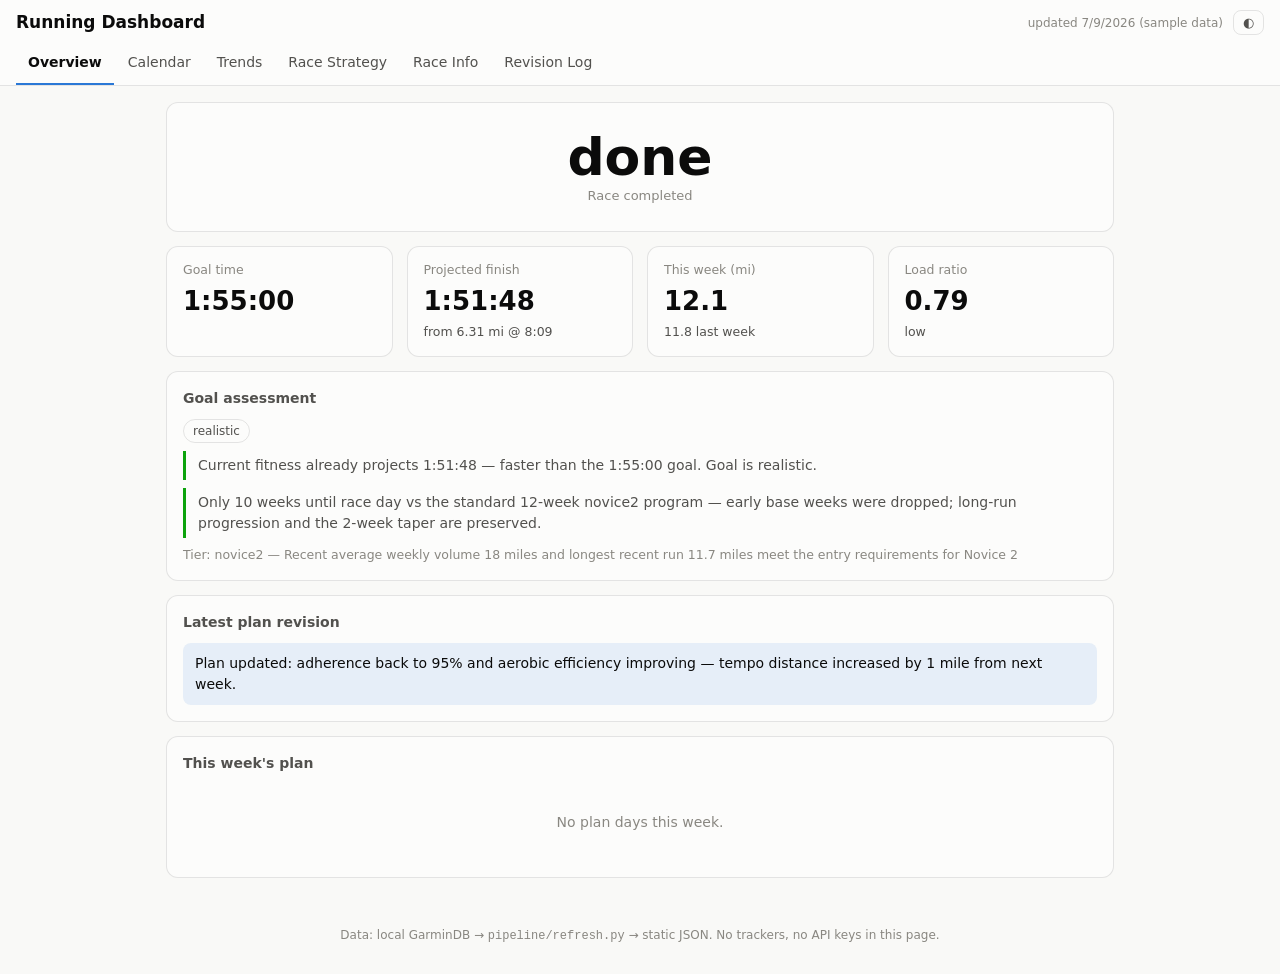
==== docs/index.html @ e2320765 "Garmin running dashboard: local pipeline + GitHub Pages static site Two-part architecture: - pipelin" ====
<!DOCTYPE html>
<html lang="en">
<head>
<meta charset="utf-8">
<meta name="viewport" content="width=device-width, initial-scale=1">
<meta name="color-scheme" content="light dark">
<title>Running Dashboard</title>
<link rel="stylesheet" href="assets/css/style.css">
<link rel="icon" href="data:image/svg+xml,<svg xmlns='http://www.w3.org/2000/svg' viewBox='0 0 100 100'><text y='.9em' font-size='90'>🏃</text></svg>">
</head>
<body>

<header class="topbar">
  <div class="topbar-row">
    <h1 id="site-title">Running Dashboard</h1>
    <span class="refreshed" id="refreshed-at"></span>
    <button id="theme-toggle" title="Toggle dark mode">◐</button>
  </div>
  <nav class="tabs" id="tabs">
    <button data-page="overview" class="active">Overview</button>
    <button data-page="calendar">Calendar</button>
    <button data-page="trends">Trends</button>
    <button data-page="strategy">Race Strategy</button>
    <button data-page="raceinfo">Race Info</button>
    <button data-page="log">Revision Log</button>
  </nav>
</header>

<main>
  <div id="load-error" class="card" style="display:none">
    <div class="empty-state">Couldn't load dashboard data. Run
      <code>python pipeline/refresh.py</code> (or <code>make sample</code>) to generate it.</div>
  </div>

  <!-- ================= OVERVIEW ================= -->
  <section class="page active" id="page-overview">
    <div class="card hero">
      <div class="value" id="countdown">—</div>
      <div class="label" id="countdown-label">days to race day</div>
    </div>
    <div class="tiles" id="overview-tiles"></div>
    <div class="card" id="goal-assessment-card">
      <h2>Goal assessment</h2>
      <div id="goal-assessment"></div>
    </div>
    <div class="card">
      <h2>Latest plan revision</h2>
      <div class="note" id="latest-revision">No revisions yet.</div>
    </div>
    <div class="card">
      <h2>This week's plan</h2>
      <ul class="plan-list" id="week-plan"></ul>
    </div>
  </section>

  <!-- ================= CALENDAR ================= -->
  <section class="page" id="page-calendar">
    <div class="card">
      <div class="cal-controls">
        <button id="cal-prev">‹</button>
        <div class="cal-month-label" id="cal-month"></div>
        <button id="cal-next">›</button>
        <span class="spacer"></span>
        <button id="view-grid" class="active">Grid</button>
        <button id="view-list">List</button>
      </div>
      <div id="calendar-grid"></div>
      <ul class="plan-list" id="calendar-list" style="display:none"></ul>
      <div class="legend-row" id="cal-legend"></div>
      <p class="seg-note">✓ done &nbsp; ◐ partial &nbsp; ✗ missed — compared against synced Garmin activities</p>
    </div>
  </section>

  <!-- ================= TRENDS ================= -->
  <section class="page" id="page-trends">
    <div class="grid-2">
      <div class="card">
        <h2>Weekly mileage <span class="sub" id="weekly-units"></span></h2>
        <div class="chart-wrap"><canvas id="chart-weekly"></canvas></div>
        <details class="table-view"><summary>Table view</summary>
          <div class="scroll-x"><table class="data" id="table-weekly"></table></div></details>
      </div>
      <div class="card">
        <h2>Long-run progression</h2>
        <div class="chart-wrap"><canvas id="chart-longrun"></canvas></div>
        <details class="table-view"><summary>Table view</summary>
          <div class="scroll-x"><table class="data" id="table-longrun"></table></div></details>
      </div>
      <div class="card">
        <h2>Aerobic efficiency <span class="sub">(speed per heartbeat — higher is fitter)</span></h2>
        <div class="chart-wrap"><canvas id="chart-eff"></canvas></div>
        <p class="seg-note" id="eff-note"></p>
        <details class="table-view"><summary>Table view</summary>
          <div class="scroll-x"><table class="data" id="table-eff"></table></div></details>
      </div>
      <div class="card">
        <h2>Training load ratio <span class="sub">(acute : chronic)</span></h2>
        <div class="chart-wrap"><canvas id="chart-acwr"></canvas></div>
        <p class="seg-note" id="acwr-note"></p>
        <details class="table-view"><summary>Table view</summary>
          <div class="scroll-x"><table class="data" id="table-acwr"></table></div></details>
      </div>
    </div>
    <div class="card">
      <h2>Recent runs</h2>
      <div class="scroll-x"><table class="data" id="table-runs"></table></div>
    </div>
  </section>

  <!-- ================= STRATEGY ================= -->
  <section class="page" id="page-strategy">
    <div class="card" id="strategy-card">
      <h2>Course elevation &amp; pace plan <span class="sub" id="strategy-sub"></span></h2>
      <div class="chart-wrap tall"><canvas id="chart-elev"></canvas></div>
      <div class="legend-row" id="elev-legend"></div>
    </div>
    <div class="card" id="segments-card">
      <h2>Segment targets</h2>
      <div class="scroll-x"><table class="data" id="table-segments"></table></div>
    </div>
    <div class="card" id="fueling-card">
      <h2>Hydration &amp; fueling</h2>
      <ul class="fuel-list" id="fuel-list"></ul>
    </div>
  </section>

  <!-- ================= RACE INFO ================= -->
  <section class="page" id="page-raceinfo">
    <div class="card">
      <h2>Race</h2>
      <dl class="kv" id="race-kv"></dl>
    </div>
    <div class="card">
      <h2>Course notes</h2>
      <div id="course-notes" class="seg-note"></div>
    </div>
  </section>

  <!-- ================= REVISION LOG ================= -->
  <section class="page" id="page-log">
    <div class="card">
      <h2>Plan revision history</h2>
      <ul class="timeline" id="revision-timeline"></ul>
    </div>
  </section>
</main>

<footer>
  Data: local GarminDB → <code>pipeline/refresh.py</code> → static JSON. No trackers, no API keys in this page.
</footer>

<script src="assets/js/vendor/chart.umd.min.js"></script>
<script src="assets/js/app.js"></script>
</body>
</html>
---- docs/assets/css/style.css ----
/* Running dashboard — mobile-first, light/dark via tokens */

:root {
  /* surfaces & ink (reference palette) */
  --page: #f9f9f7;
  --surface: #fcfcfb;
  --ink: #0b0b0b;
  --ink-2: #52514e;
  --muted: #898781;
  --grid: #e1e0d9;
  --axis: #c3c2b7;
  --border: rgba(11, 11, 11, 0.10);

  /* categorical slots (light) */
  --s1: #2a78d6;  /* blue    — primary series / easy */
  --s2: #1baf7a;  /* aqua    — cross-train */
  --s3: #eda100;  /* yellow  — tempo */
  --s4: #008300;  /* green */
  --s5: #4a3aa7;  /* violet  — long run */
  --s6: #e34948;  /* red     — intervals */
  --s7: #e87ba4;  /* magenta — race pace */
  --s8: #eb6834;  /* orange  — race day */

  /* status (fixed) */
  --good: #0ca30c;
  --warn: #fab219;
  --serious: #ec835a;
  --critical: #d03b3b;
  --good-text: #006300;

  --radius: 12px;
  --wash: rgba(42, 120, 214, 0.10);
}

@media (prefers-color-scheme: dark) {
  :root {
    --page: #0d0d0d;
    --surface: #1a1a19;
    --ink: #ffffff;
    --ink-2: #c3c2b7;
    --muted: #898781;
    --grid: #2c2c2a;
    --axis: #383835;
    --border: rgba(255, 255, 255, 0.10);
    --s1: #3987e5;
    --s2: #199e70;
    --s3: #c98500;
    --s4: #008300;
    --s5: #9085e9;
    --s6: #e66767;
    --s7: #d55181;
    --s8: #d95926;
    --good-text: #0ca30c;
    --wash: rgba(57, 135, 229, 0.14);
  }
}
:root[data-theme="light"] {
  --page: #f9f9f7; --surface: #fcfcfb; --ink: #0b0b0b; --ink-2: #52514e;
  --muted: #898781; --grid: #e1e0d9; --axis: #c3c2b7; --border: rgba(11,11,11,.10);
  --s1: #2a78d6; --s2: #1baf7a; --s3: #eda100; --s4: #008300; --s5: #4a3aa7;
  --s6: #e34948; --s7: #e87ba4; --s8: #eb6834; --good-text: #006300;
  --wash: rgba(42, 120, 214, 0.10);
}
:root[data-theme="dark"] {
  --page: #0d0d0d; --surface: #1a1a19; --ink: #ffffff; --ink-2: #c3c2b7;
  --muted: #898781; --grid: #2c2c2a; --axis: #383835; --border: rgba(255,255,255,.10);
  --s1: #3987e5; --s2: #199e70; --s3: #c98500; --s4: #008300; --s5: #9085e9;
  --s6: #e66767; --s7: #d55181; --s8: #d95926; --good-text: #0ca30c;
  --wash: rgba(57, 135, 229, 0.14);
}

* { box-sizing: border-box; }
html { -webkit-text-size-adjust: 100%; }
body {
  margin: 0;
  background: var(--page);
  color: var(--ink);
  font: 15px/1.5 system-ui, -apple-system, "Segoe UI", sans-serif;
}

header.topbar {
  position: sticky; top: 0; z-index: 20;
  background: var(--surface);
  border-bottom: 1px solid var(--border);
  padding: 10px 16px 0;
}
.topbar-row { display: flex; align-items: center; gap: 10px; }
.topbar h1 { font-size: 17px; margin: 0; flex: 1; font-weight: 650; }
.topbar .refreshed { color: var(--muted); font-size: 12px; }
#theme-toggle {
  border: 1px solid var(--border); background: none; color: var(--ink-2);
  border-radius: 8px; padding: 4px 9px; cursor: pointer; font-size: 13px;
}

nav.tabs { display: flex; gap: 2px; overflow-x: auto; margin-top: 8px; scrollbar-width: none; }
nav.tabs::-webkit-scrollbar { display: none; }
nav.tabs button {
  border: none; background: none; color: var(--ink-2);
  font: inherit; font-size: 14px; padding: 8px 12px 10px; cursor: pointer;
  border-bottom: 2px solid transparent; white-space: nowrap;
}
nav.tabs button.active { color: var(--ink); border-bottom-color: var(--s1); font-weight: 600; }

main { max-width: 980px; margin: 0 auto; padding: 16px; }
section.page { display: none; }
section.page.active { display: block; }

.card {
  background: var(--surface);
  border: 1px solid var(--border);
  border-radius: var(--radius);
  padding: 16px;
  margin-bottom: 14px;
}
.card h2 { font-size: 14px; font-weight: 600; color: var(--ink-2); margin: 0 0 10px; }
.card h2 .sub { color: var(--muted); font-weight: 400; }

.grid-2 { display: grid; grid-template-columns: 1fr; gap: 14px; }
@media (min-width: 720px) { .grid-2 { grid-template-columns: 1fr 1fr; } }

/* ------- stat tiles / hero ------- */
.tiles { display: grid; grid-template-columns: repeat(2, 1fr); gap: 14px; margin-bottom: 14px; }
@media (min-width: 720px) { .tiles { grid-template-columns: repeat(4, 1fr); } }
.tile { background: var(--surface); border: 1px solid var(--border); border-radius: var(--radius); padding: 14px 16px; }
.tile .label { font-size: 12.5px; color: var(--muted); }
.tile .value { font-size: 26px; font-weight: 650; margin-top: 2px; }
.tile .delta { font-size: 12.5px; color: var(--ink-2); margin-top: 2px; }
.tile .delta.good { color: var(--good-text); }
.tile .delta.bad { color: var(--critical); }
.hero { text-align: center; padding: 26px 16px; }
.hero .value { font-size: 52px; font-weight: 700; line-height: 1.1; }
.hero .label { color: var(--muted); font-size: 13px; }

/* ------- badges / notes ------- */
.badge { display: inline-block; font-size: 12px; padding: 2px 9px; border-radius: 99px; border: 1px solid var(--border); color: var(--ink-2); }
.badge.dot::before { content: ""; display: inline-block; width: 8px; height: 8px; border-radius: 50%; margin-right: 6px; background: var(--c, var(--muted)); }
.note { background: var(--wash); border-radius: 8px; padding: 10px 12px; font-size: 14px; }
.assess { border-left: 3px solid var(--axis); padding: 4px 12px; margin: 8px 0; font-size: 14px; color: var(--ink-2); }
.assess.stretch { border-color: var(--warn); }
.assess.unrealistic { border-color: var(--critical); }
.assess.realistic { border-color: var(--good); }

/* ------- charts ------- */
.chart-wrap { position: relative; height: 240px; }
.chart-wrap.tall { height: 300px; }
details.table-view { margin-top: 8px; }
details.table-view summary { cursor: pointer; color: var(--muted); font-size: 12.5px; }
table.data { border-collapse: collapse; width: 100%; font-size: 13px; margin-top: 8px; }
table.data th, table.data td { text-align: left; padding: 5px 8px; border-bottom: 1px solid var(--grid); }
table.data th { color: var(--muted); font-weight: 500; }
table.data td.num, table.data th.num { text-align: right; font-variant-numeric: tabular-nums; }
.scroll-x { overflow-x: auto; }

/* ------- calendar ------- */
.cal-controls { display: flex; align-items: center; gap: 8px; margin-bottom: 10px; flex-wrap: wrap; }
.cal-controls .spacer { flex: 1; }
.cal-controls button {
  border: 1px solid var(--border); background: var(--surface); color: var(--ink-2);
  border-radius: 8px; padding: 4px 10px; cursor: pointer; font: inherit; font-size: 13px;
}
.cal-controls button.active { color: var(--ink); border-color: var(--s1); }
.cal-month-label { font-weight: 600; font-size: 15px; min-width: 130px; text-align: center; }
.calendar { display: grid; grid-template-columns: repeat(7, 1fr); gap: 4px; }
.calendar .dowh { text-align: center; color: var(--muted); font-size: 11px; padding: 2px 0; }
.cal-day {
  min-height: 64px; border: 1px solid var(--grid); border-radius: 8px;
  padding: 4px 5px; font-size: 11px; position: relative; background: var(--surface);
}
.cal-day.empty { background: none; border-color: transparent; }
.cal-day.today { border-color: var(--s1); border-width: 2px; }
.cal-day .dnum { color: var(--muted); font-size: 10.5px; }
.cal-day .wtype {
  margin-top: 3px; border-left: 3px solid var(--c, var(--muted));
  padding: 1px 4px; border-radius: 3px; background: var(--wash-none, transparent);
  color: var(--ink-2); overflow: hidden; text-overflow: ellipsis; white-space: nowrap;
}
.cal-day .dist { color: var(--ink); font-weight: 600; }
.cal-day .mark { position: absolute; top: 3px; right: 5px; font-size: 11px; }
.mark.done { color: var(--good-text); }
.mark.missed { color: var(--critical); }
.mark.partial { color: var(--serious); }

.legend-row { display: flex; flex-wrap: wrap; gap: 8px; margin: 10px 0 0; }

/* list view */
.plan-list { list-style: none; margin: 0; padding: 0; }
.plan-list li {
  display: flex; gap: 10px; align-items: baseline; padding: 8px 4px;
  border-bottom: 1px solid var(--grid); font-size: 14px;
}
.plan-list li:last-child { border-bottom: none; }
.plan-list .d { color: var(--muted); font-size: 12.5px; min-width: 86px; }
.plan-list .t { min-width: 84px; }
.plan-list .desc { color: var(--ink-2); flex: 1; }
.plan-list li.today-row { background: var(--wash); border-radius: 8px; }

/* ------- strategy ------- */
.seg-note { color: var(--muted); font-size: 12.5px; }
.fuel-list { list-style: none; margin: 0; padding: 0; }
.fuel-list li { padding: 7px 4px; border-bottom: 1px solid var(--grid); font-size: 14px; display: flex; gap: 10px; }
.fuel-list li:last-child { border-bottom: none; }
.fuel-list .at { min-width: 88px; color: var(--ink); font-weight: 600; }
.fuel-list .eta { min-width: 60px; color: var(--muted); }

/* ------- race info ------- */
.kv { display: grid; grid-template-columns: 140px 1fr; gap: 6px 12px; font-size: 14px; }
.kv dt { color: var(--muted); }
.kv dd { margin: 0; }
.unset { color: var(--muted); font-style: italic; }

/* ------- revision log ------- */
.timeline { list-style: none; margin: 0; padding: 0 0 0 18px; border-left: 2px solid var(--grid); }
.timeline li { position: relative; padding: 0 0 18px 14px; }
.timeline li::before {
  content: ""; position: absolute; left: -24px; top: 5px; width: 10px; height: 10px;
  border-radius: 50%; background: var(--s1); border: 2px solid var(--surface);
}
.timeline li.src-error::before { background: var(--critical); }
.timeline li.src-generator::before { background: var(--s5); }
.timeline .when { color: var(--muted); font-size: 12.5px; }
.timeline .what { font-size: 14px; margin-top: 2px; }

.empty-state { color: var(--muted); text-align: center; padding: 28px 10px; font-size: 14px; }
footer { color: var(--muted); font-size: 12px; text-align: center; padding: 18px 0 30px; }
footer a { color: var(--ink-2); }
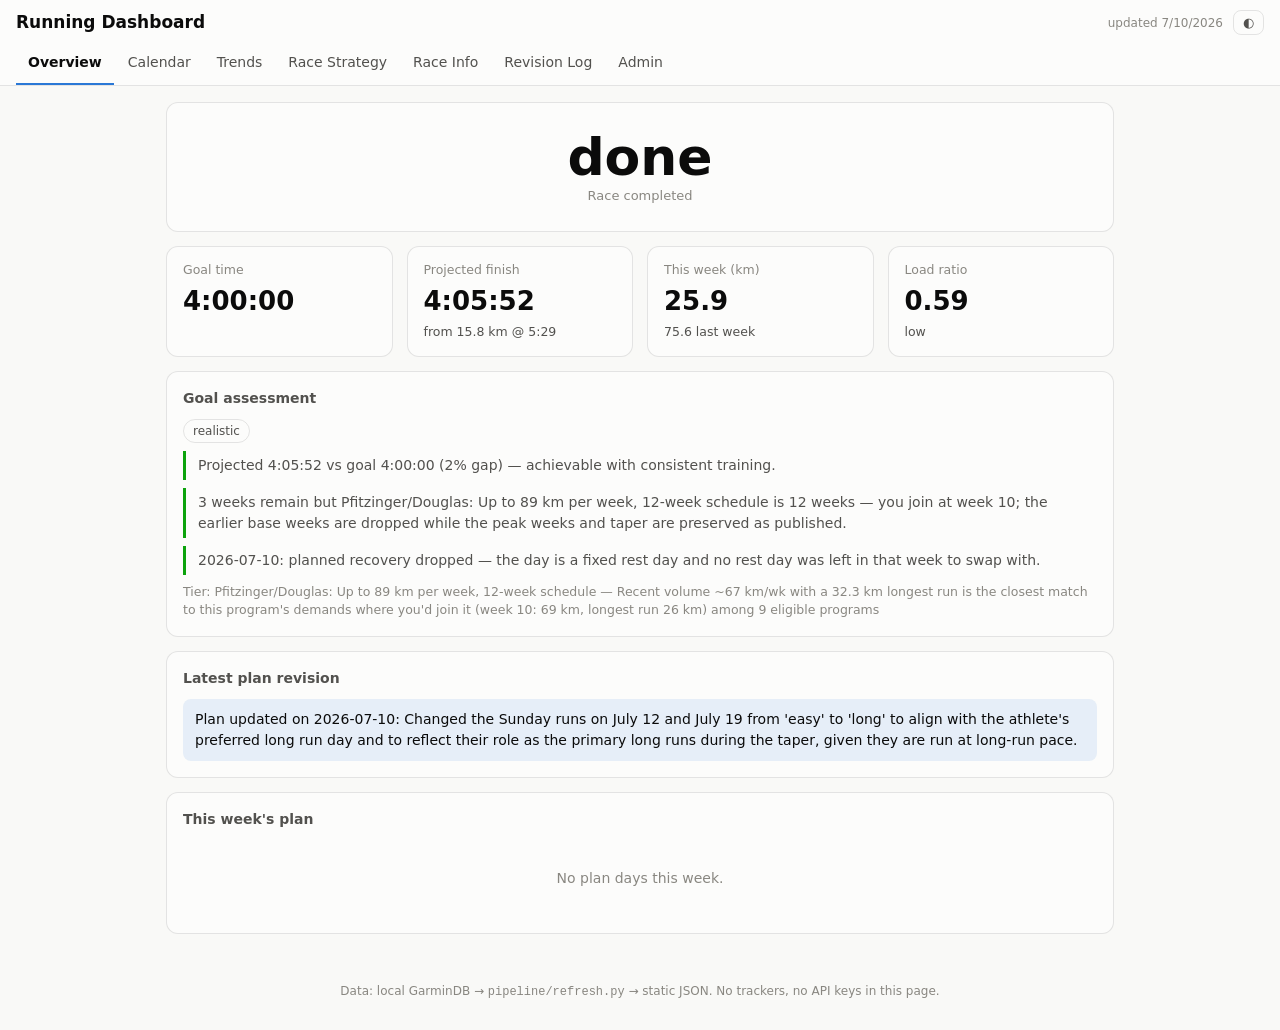
==== commit d15ae1d3: "Add web dashboard: Garmin credential UI, live refresh trigger, job status Extends the existing stati" ====
--- a/docs/index.html
+++ b/docs/index.html
@@ -23,6 +23,7 @@
     <button data-page="strategy">Race Strategy</button>
     <button data-page="raceinfo">Race Info</button>
     <button data-page="log">Revision Log</button>
+    <button data-page="admin">Admin</button>
   </nav>
 </header>
 
@@ -143,6 +144,43 @@
       <ul class="timeline" id="revision-timeline"></ul>
     </div>
   </section>
+
+  <!-- ================= ADMIN ================= -->
+  <section class="page" id="page-admin">
+    <div class="card" id="garmin-panel">
+      <h2>Garmin connection</h2>
+      <div id="garmin-status" class="admin-status"></div>
+      <form id="garmin-form" class="admin-form">
+        <label for="garmin-username">Garmin Connect email</label>
+        <input type="email" id="garmin-username" name="username" autocomplete="off" required>
+        <label for="garmin-password">Garmin Connect password</label>
+        <input type="password" id="garmin-password" name="password" autocomplete="off" required>
+        <button type="submit">Save credentials</button>
+        <div class="admin-note">
+          Stored only in <code>~/.GarminDb/GarminConnectConfig.json</code>, mode <code>0600</code>,
+          readable only by the service account that runs the sync — never shown here again, never
+          logged. Used so scheduled syncs can re-authenticate themselves if the cached session expires.
+        </div>
+        <div id="garmin-form-msg" class="admin-msg"></div>
+      </form>
+    </div>
+
+    <div class="card" id="refresh-panel">
+      <h2>Refresh</h2>
+      <div class="admin-row">
+        <label><input type="checkbox" id="opt-no-llm"> Skip DeepSeek (deterministic only)</label>
+        <label><input type="checkbox" id="opt-replan"> Replan from scratch</label>
+      </div>
+      <input type="text" id="opt-note" placeholder="Optional note for the plan revision (e.g. move long run to Saturday)">
+      <button id="refresh-btn" type="button">Refresh now</button>
+      <div id="refresh-status" class="admin-status"></div>
+      <pre id="refresh-log" class="admin-log" style="display:none"></pre>
+      <div class="admin-note">
+        Last refresh: <span id="last-refresh-at">—</span><br>
+        Last error: <span id="last-refresh-error">none</span>
+      </div>
+    </div>
+  </section>
 </main>
 
 <footer>
@@ -151,5 +189,6 @@
 
 <script src="assets/js/vendor/chart.umd.min.js"></script>
 <script src="assets/js/app.js"></script>
+<script src="assets/js/admin.js"></script>
 </body>
 </html>
--- a/docs/assets/css/style.css
+++ b/docs/assets/css/style.css
@@ -223,3 +223,31 @@
 .empty-state { color: var(--muted); text-align: center; padding: 28px 10px; font-size: 14px; }
 footer { color: var(--muted); font-size: 12px; text-align: center; padding: 18px 0 30px; }
 footer a { color: var(--ink-2); }
+
+/* ------- admin panel ------- */
+.admin-status { margin-bottom: 12px; }
+.admin-form { display: flex; flex-direction: column; gap: 8px; max-width: 360px; }
+.admin-form label { font-size: 12.5px; color: var(--muted); margin-top: 4px; }
+.admin-form input[type="email"], .admin-form input[type="password"], .admin-form input[type="text"] {
+  padding: 8px 10px; border: 1px solid var(--border); border-radius: 8px;
+  background: var(--page); color: var(--ink); font: inherit;
+}
+.admin-form button, #refresh-btn {
+  border: none; border-radius: 8px; background: var(--s1); color: white;
+  padding: 9px 14px; font: inherit; font-weight: 600; cursor: pointer; width: fit-content;
+}
+.admin-form button:disabled, #refresh-btn:disabled { opacity: 0.6; cursor: default; }
+.admin-note { color: var(--muted); font-size: 12.5px; margin-top: 6px; }
+.admin-msg { font-size: 13px; min-height: 1.2em; }
+.admin-msg.good { color: var(--good-text); }
+.admin-msg.bad { color: var(--critical); }
+.admin-row { display: flex; gap: 16px; flex-wrap: wrap; margin-bottom: 10px; font-size: 14px; }
+#opt-note {
+  width: 100%; max-width: 480px; padding: 8px 10px; margin-bottom: 10px;
+  border: 1px solid var(--border); border-radius: 8px; background: var(--page); color: var(--ink); font: inherit;
+}
+.admin-log {
+  background: var(--page); border: 1px solid var(--border); border-radius: 8px;
+  padding: 10px; font-size: 12px; max-height: 220px; overflow-y: auto; margin: 10px 0;
+  white-space: pre-wrap; word-break: break-word;
+}
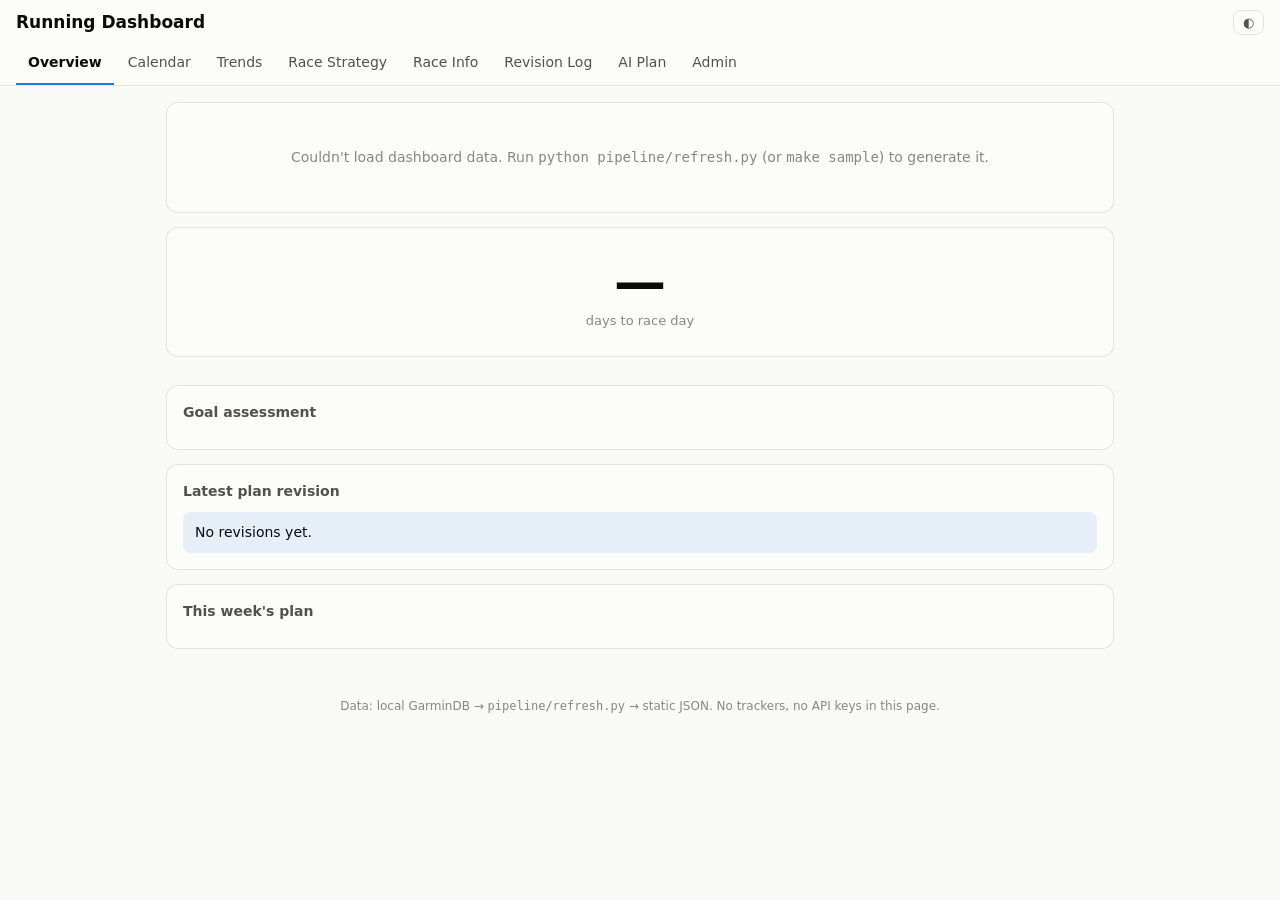
==== commit 3b5fc094: "Drop git-publish step; add Admin tab reorder, activity window, multi-LLM support, and AI Plan tab Th" ====
--- a/docs/index.html
+++ b/docs/index.html
@@ -23,6 +23,7 @@
     <button data-page="strategy">Race Strategy</button>
     <button data-page="raceinfo">Race Info</button>
     <button data-page="log">Revision Log</button>
+    <button data-page="aiplan">AI Plan</button>
     <button data-page="admin">Admin</button>
   </nav>
 </header>
@@ -145,8 +146,128 @@
     </div>
   </section>
 
+  <!-- ================= AI PLAN ================= -->
+  <section class="page" id="page-aiplan">
+    <div class="card">
+      <h2>AI-generated plan</h2>
+      <div class="admin-note">
+        An alternative plan for comparison only — generating one here never changes
+        the main plan shown in Overview/Calendar. <strong>De novo</strong>: the LLM
+        authors the whole plan from scratch. <strong>Blended</strong>: the LLM
+        adapts the auto-selected published program more freely than the regular
+        DeepSeek/Claude revision does. Uses whichever provider is set in the Admin
+        tab's Race details panel, and the metrics from your last refresh — run a
+        refresh first if that data is stale.
+      </div>
+      <div class="admin-row">
+        <button id="aiplan-denovo-btn" type="button">Generate de novo</button>
+        <button id="aiplan-blended-btn" type="button">Generate blended</button>
+      </div>
+      <div id="aiplan-status" class="admin-status"></div>
+      <pre id="aiplan-log" class="admin-log" style="display:none"></pre>
+    </div>
+
+    <div class="card" id="aiplan-result-card" style="display:none">
+      <h2>Latest AI plan</h2>
+      <div class="admin-note" id="aiplan-meta"></div>
+      <p class="seg-note" id="aiplan-note"></p>
+      <div class="scroll-x"><table class="data" id="table-aiplan"></table></div>
+    </div>
+  </section>
+
   <!-- ================= ADMIN ================= -->
   <section class="page" id="page-admin">
+    <div class="card" id="refresh-panel">
+      <h2>Refresh</h2>
+      <div class="admin-row">
+        <label><input type="checkbox" id="opt-no-sync"> Skip Garmin sync (use existing data — "reanalyze only")</label>
+        <label><input type="checkbox" id="opt-no-llm"> Skip LLM (deterministic only — "fresh pull only" if paired with the sync)</label>
+        <label><input type="checkbox" id="opt-replan"> Replan from scratch</label>
+      </div>
+      <input type="text" id="opt-note" placeholder="Optional note for the plan revision (e.g. move long run to Saturday)">
+      <button id="refresh-btn" type="button">Refresh now</button>
+      <div id="refresh-status" class="admin-status"></div>
+      <pre id="refresh-log" class="admin-log" style="display:none"></pre>
+      <div class="admin-note">
+        Last refresh: <span id="last-refresh-at">—</span><br>
+        Last error: <span id="last-refresh-error">none</span>
+      </div>
+    </div>
+
+    <div class="card" id="rest-days-panel">
+      <h2>Rest days</h2>
+      <div class="admin-row" id="rest-days-checks"></div>
+      <button id="rest-days-save-btn" type="button">Save rest days</button>
+      <div id="rest-days-msg" class="admin-msg"></div>
+      <div class="admin-note">
+        Days marked here are always rest — the plan swaps any workout that would land
+        on one to a rest day elsewhere in the same week. Saving doesn't retroactively
+        change an already-generated plan; trigger a refresh afterward (Replan from
+        scratch recommended) to apply it.
+      </div>
+
+      <h3>Specific rest dates</h3>
+      <div id="blocked-dates-list" class="admin-row"></div>
+      <div class="admin-row">
+        <input type="date" id="blocked-date-input">
+        <button id="blocked-date-add-btn" type="button">Add rest date</button>
+      </div>
+      <div id="blocked-dates-msg" class="admin-msg"></div>
+      <div class="admin-note">
+        One-off dates that are always rest, regardless of weekday — e.g. a specific
+        travel day. Existing dates are listed above; click × to remove one.
+      </div>
+    </div>
+
+    <div class="card" id="race-details-panel">
+      <h2>Race details</h2>
+      <form id="race-details-form" class="admin-form">
+        <label for="race-name">Race name</label>
+        <input type="text" id="race-name" name="name" required>
+
+        <label for="race-distance-type">Distance</label>
+        <select id="race-distance-type" name="distance_type">
+          <option value="half">Half marathon</option>
+          <option value="full">Full marathon</option>
+        </select>
+
+        <label for="race-date">Race date</label>
+        <input type="date" id="race-date" name="race_date" required>
+
+        <label for="race-target-time">Goal finish time (HH:MM:SS)</label>
+        <input type="text" id="race-target-time" name="target_time" pattern="\d{2}:\d{2}:\d{2}" placeholder="04:00:00" required>
+
+        <label for="race-long-run-day">Long run day</label>
+        <select id="race-long-run-day" name="long_run_day"></select>
+
+        <label for="race-plan-id">Plan override</label>
+        <select id="race-plan-id" name="plan_id">
+          <option value="">Auto-select</option>
+        </select>
+
+        <label for="race-activities-weeks-back">Activities lookback (weeks)</label>
+        <input type="number" id="race-activities-weeks-back" name="activities_weeks_back" min="0" step="1" value="0">
+
+        <label for="race-llm-provider">LLM provider</label>
+        <select id="race-llm-provider" name="llm_provider">
+          <option value="deepseek">DeepSeek</option>
+          <option value="claude">Claude</option>
+        </select>
+
+        <button type="submit">Save race details</button>
+        <div class="admin-note">
+          Changing the distance narrows the plan-override list to matching programs.
+          Activities lookback limits how much Garmin history feeds metrics/planning —
+          0 means full history; it's recomputed relative to today on every refresh, and
+          never changes what's actually synced from Garmin. LLM provider controls which
+          model revises the plan on refresh and generates the AI Plan tab's plans.
+          Saving doesn't retroactively change an already-generated plan; trigger a
+          refresh afterward (Replan from scratch recommended) to apply it.
+        </div>
+        <div id="race-details-msg" class="admin-msg"></div>
+      </form>
+    </div>
+
     <div class="card" id="garmin-panel">
       <h2>Garmin connection</h2>
       <div id="garmin-status" class="admin-status"></div>
@@ -164,22 +285,6 @@
         <div id="garmin-form-msg" class="admin-msg"></div>
       </form>
     </div>
-
-    <div class="card" id="refresh-panel">
-      <h2>Refresh</h2>
-      <div class="admin-row">
-        <label><input type="checkbox" id="opt-no-llm"> Skip DeepSeek (deterministic only)</label>
-        <label><input type="checkbox" id="opt-replan"> Replan from scratch</label>
-      </div>
-      <input type="text" id="opt-note" placeholder="Optional note for the plan revision (e.g. move long run to Saturday)">
-      <button id="refresh-btn" type="button">Refresh now</button>
-      <div id="refresh-status" class="admin-status"></div>
-      <pre id="refresh-log" class="admin-log" style="display:none"></pre>
-      <div class="admin-note">
-        Last refresh: <span id="last-refresh-at">—</span><br>
-        Last error: <span id="last-refresh-error">none</span>
-      </div>
-    </div>
   </section>
 </main>
 
@@ -189,6 +294,7 @@
 
 <script src="assets/js/vendor/chart.umd.min.js"></script>
 <script src="assets/js/app.js"></script>
+<script src="assets/js/aiplan.js"></script>
 <script src="assets/js/admin.js"></script>
 </body>
 </html>
--- a/docs/assets/css/style.css
+++ b/docs/assets/css/style.css
@@ -228,9 +228,10 @@
 .admin-status { margin-bottom: 12px; }
 .admin-form { display: flex; flex-direction: column; gap: 8px; max-width: 360px; }
 .admin-form label { font-size: 12.5px; color: var(--muted); margin-top: 4px; }
-.admin-form input[type="email"], .admin-form input[type="password"], .admin-form input[type="text"] {
+.admin-form input[type="email"], .admin-form input[type="password"], .admin-form input[type="text"],
+.admin-form input[type="date"], .admin-form select {
   padding: 8px 10px; border: 1px solid var(--border); border-radius: 8px;
-  background: var(--page); color: var(--ink); font: inherit;
+  background: var(--page); color: var(--ink); font: inherit; max-width: 360px;
 }
 .admin-form button, #refresh-btn {
   border: none; border-radius: 8px; background: var(--s1); color: white;
@@ -251,3 +252,23 @@
   padding: 10px; font-size: 12px; max-height: 220px; overflow-y: auto; margin: 10px 0;
   white-space: pre-wrap; word-break: break-word;
 }
+.card h3 { font-size: 13px; font-weight: 600; color: var(--ink-2); margin: 18px 0 8px; }
+#blocked-date-input {
+  padding: 8px 10px; border: 1px solid var(--border); border-radius: 8px;
+  background: var(--page); color: var(--ink); font: inherit;
+}
+#blocked-date-add-btn {
+  border: none; border-radius: 8px; background: var(--s1); color: white;
+  padding: 8px 12px; font: inherit; font-weight: 600; cursor: pointer;
+}
+.chip {
+  display: inline-flex; align-items: center; gap: 6px; font-size: 13px;
+  padding: 4px 6px 4px 10px; border-radius: 99px; border: 1px solid var(--border);
+  color: var(--ink-2); background: var(--page);
+}
+.chip button {
+  border: none; background: none; color: var(--muted); cursor: pointer;
+  font: inherit; line-height: 1; padding: 2px 4px;
+}
+.chip button:hover { color: var(--critical); }
+.admin-note.empty { font-style: italic; }
